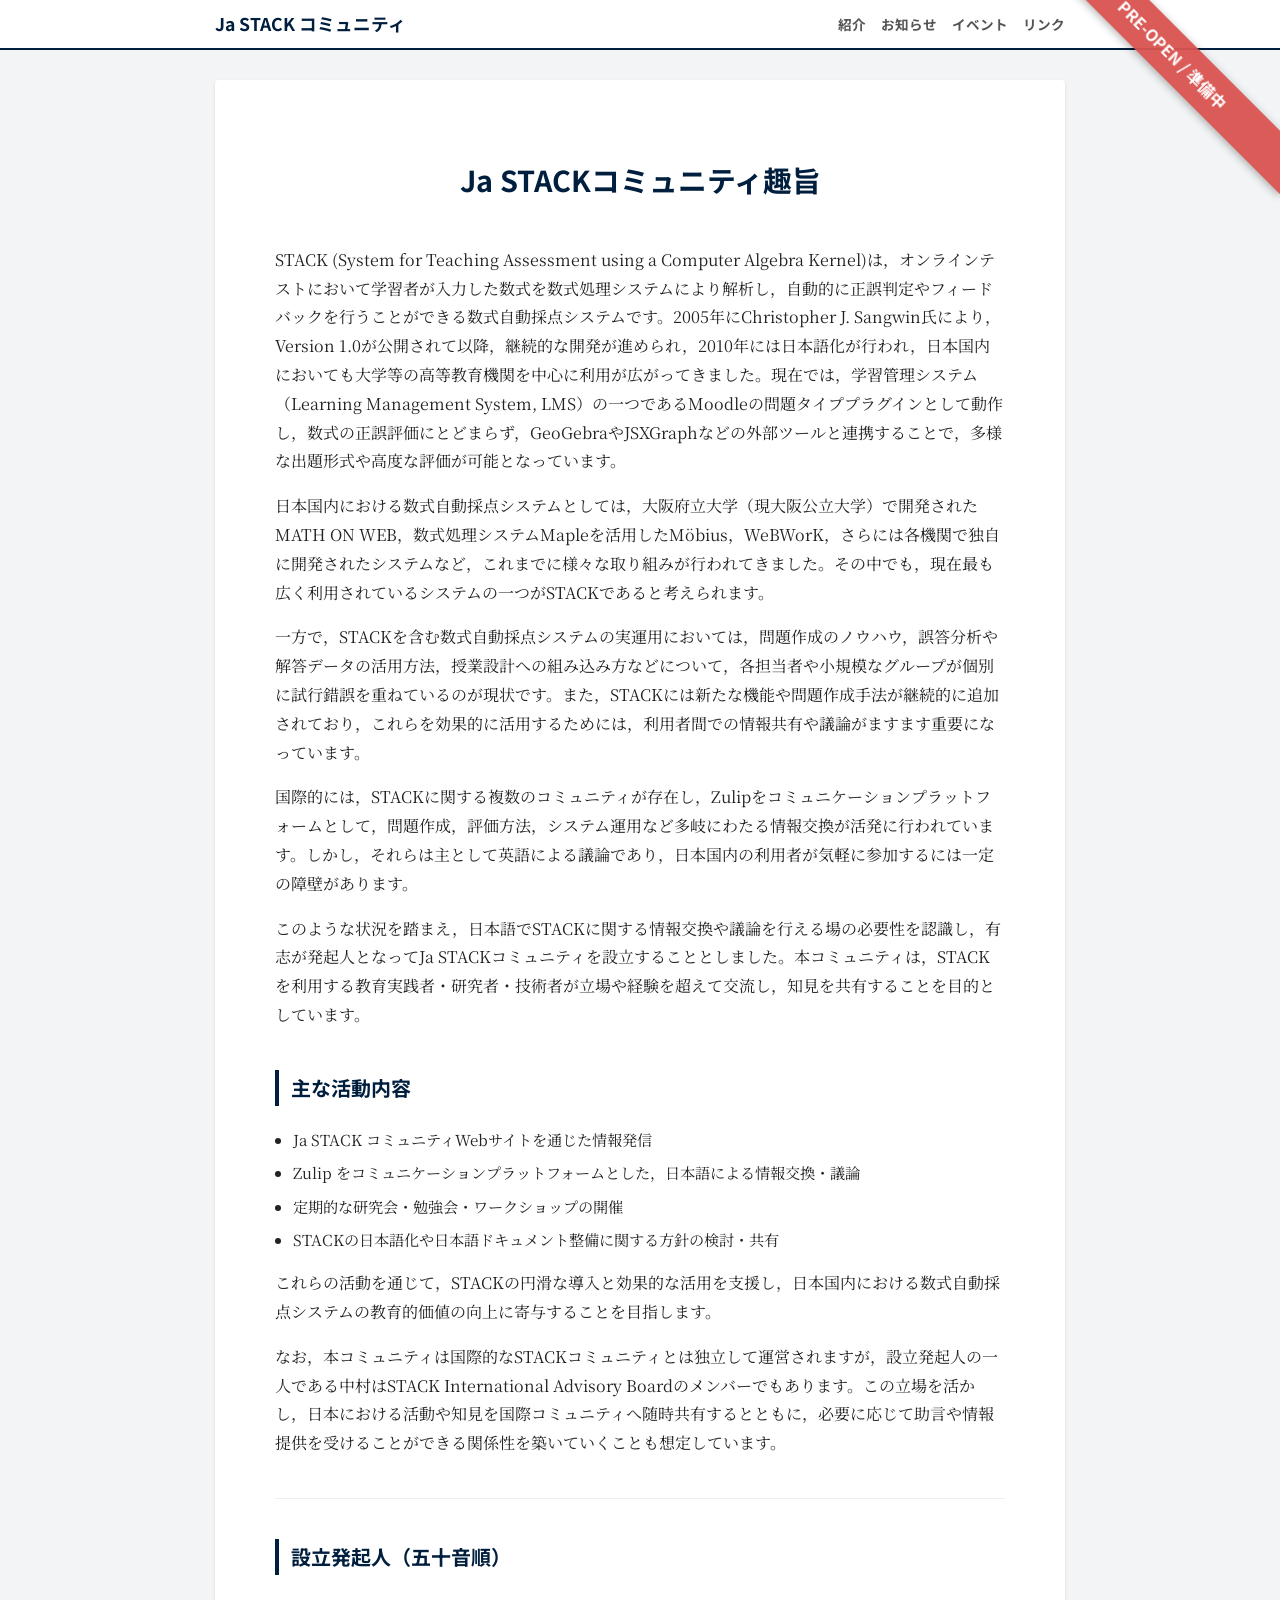
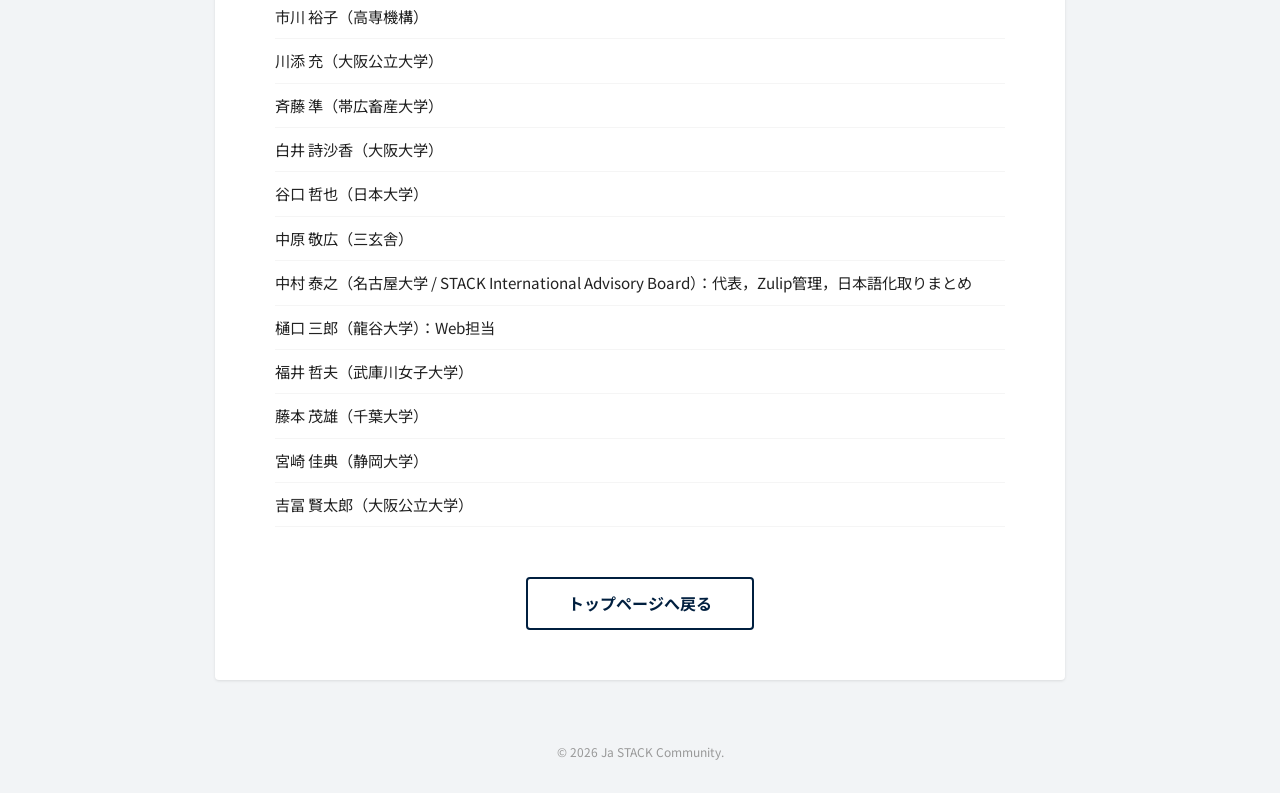
==== concept.html @ 28eb41ca "Preliminary web site files by Y.Nakamura" ====
<!DOCTYPE html>
<html lang="ja">
<head>
    <meta charset="UTF-8">
    <meta name="viewport" content="width=device-width, initial-scale=1.0">
    <title>コミュニティの趣旨 | Ja STACK コミュニティ</title>
    <link rel="stylesheet" href="style.css">
    <link rel="preconnect" href="https://fonts.googleapis.com">
    <link rel="preconnect" href="https://fonts.gstatic.com" crossorigin>
    <link href="https://fonts.googleapis.com/css2?family=Noto+Sans+JP:wght@400;700&family=Noto+Serif+JP:wght@400;700&display=swap" rel="stylesheet">
</head>
<body class="sub-page">

    <header>
        <div class="container">
            <h1><a href="index.html">Ja STACK コミュニティ</a></h1>
            <nav>
                <ul>
                    <li><a href="index.html#about">紹介</a></li>
                    <li><a href="index.html#news">お知らせ</a></li>
                    <li><a href="index.html#events">イベント</a></li>
                    <li><a href="index.html#links">リンク</a></li>
                </ul>
            </nav>
        </div>
    </header>

    <main class="container">
        <article class="concept-article">
            <h2 class="concept-title">Ja STACKコミュニティ趣旨</h2>
            
            <p>STACK (System for Teaching Assessment using a Computer Algebra Kernel)は，オンラインテストにおいて学習者が入力した数式を数式処理システムにより解析し，自動的に正誤判定やフィードバックを行うことができる数式自動採点システムです。2005年にChristopher J. Sangwin氏により，Version 1.0が公開されて以降，継続的な開発が進められ，2010年には日本語化が行われ，日本国内においても大学等の高等教育機関を中心に利用が広がってきました。現在では，学習管理システム（Learning Management System, LMS）の一つであるMoodleの問題タイププラグインとして動作し，数式の正誤評価にとどまらず，GeoGebraやJSXGraphなどの外部ツールと連携することで，多様な出題形式や高度な評価が可能となっています。</p>

            <p>日本国内における数式自動採点システムとしては，大阪府立大学（現大阪公立大学）で開発されたMATH ON WEB，数式処理システムMapleを活用したMöbius，WeBWorK，さらには各機関で独自に開発されたシステムなど，これまでに様々な取り組みが行われてきました。その中でも，現在最も広く利用されているシステムの一つがSTACKであると考えられます。</p>

            <p>一方で，STACKを含む数式自動採点システムの実運用においては，問題作成のノウハウ，誤答分析や解答データの活用方法，授業設計への組み込み方などについて，各担当者や小規模なグループが個別に試行錯誤を重ねているのが現状です。また，STACKには新たな機能や問題作成手法が継続的に追加されており，これらを効果的に活用するためには，利用者間での情報共有や議論がますます重要になっています。</p>

            <p>国際的には，STACKに関する複数のコミュニティが存在し，Zulipをコミュニケーションプラットフォームとして，問題作成，評価方法，システム運用など多岐にわたる情報交換が活発に行われています。しかし，それらは主として英語による議論であり，日本国内の利用者が気軽に参加するには一定の障壁があります。</p>

            <p>このような状況を踏まえ，日本語でSTACKに関する情報交換や議論を行える場の必要性を認識し，有志が発起人となってJa STACKコミュニティを設立することとしました。本コミュニティは，STACKを利用する教育実践者・研究者・技術者が立場や経験を超えて交流し，知見を共有することを目的としています。</p>

            <h3>主な活動内容</h3>
            <ul class="standard-list">
                <li>Ja STACK コミュニティWebサイトを通じた情報発信</li>
                <li>Zulip をコミュニケーションプラットフォームとした，日本語による情報交換・議論</li>
                <li>定期的な研究会・勉強会・ワークショップの開催</li>
                <li>STACKの日本語化や日本語ドキュメント整備に関する方針の検討・共有</li>
            </ul>

            <p>これらの活動を通じて，STACKの円滑な導入と効果的な活用を支援し，日本国内における数式自動採点システムの教育的価値の向上に寄与することを目指します。</p>

            <p>なお，本コミュニティは国際的なSTACKコミュニティとは独立して運営されますが，設立発起人の一人である中村はSTACK International Advisory Boardのメンバーでもあります。この立場を活かし，日本における活動や知見を国際コミュニティへ随時共有するとともに，必要に応じて助言や情報提供を受けることができる関係性を築いていくことも想定しています。</p>

            <hr class="concept-hr">

            <h3>設立発起人（五十音順）</h3>
            <ul class="founder-list">
                <li>市川 裕子（高専機構）</li>
                <li>川添 充（大阪公立大学）</li>
                <li>斉藤 準（帯広畜産大学）</li>
                <li>白井 詩沙香（大阪大学）</li>
                <li>谷口 哲也（日本大学）</li>
                <li>中原 敬広（三玄舎）</li>
                <li>中村 泰之（名古屋大学 / STACK International Advisory Board）：代表，Zulip管理，日本語化取りまとめ</li>
                <li>樋口 三郎（龍谷大学）：Web担当</li>
                <li>福井 哲夫（武庫川女子大学）</li>
                <li>藤本 茂雄（千葉大学）</li>
                <li>宮崎 佳典（静岡大学）</li>
                <li>吉冨 賢太郎（大阪公立大学）</li>
            </ul>

            <div class="back-home">
                <a href="index.html" class="btn-outline">トップページへ戻る</a>
            </div>
        </article>
    </main>

    <footer>
        <p>&copy; 2026 Ja STACK Community.</p>
    </footer>

</body>
</html>
---- style.css ----
/* 基本設定 */
body {
    font-family: 'Noto Sans JP', sans-serif;
    line-height: 1.6;
    color: #333;
    margin: 0;
    background-color: #f2f4f6;
}

.container {
    max-width: 850px;
    margin: 0 auto;
    padding: 0 20px;
}

a {
    color: #004080;
    text-decoration: none;
    transition: 0.2s;
}

a:hover {
    text-decoration: underline;
}

/* ヘッダー */
header {
    background-color: #fff;
    border-bottom: 2px solid #001f3f;
    padding: 10px 0;
    position: sticky;
    top: 0;
    z-index: 100;
}

header .container {
    display: flex;
    justify-content: space-between;
    align-items: center;
}

header h1 {
    margin: 0;
    font-size: 1.1rem;
}

header h1 a {
    color: #001f3f;
}

nav ul {
    list-style: none;
    display: flex;
    margin: 0;
    padding: 0;
}

nav ul li {
    margin-left: 15px;
}

nav ul li a {
    font-size: 0.85rem;
    font-weight: bold;
    color: #555;
}

/* ヒーローセクション */
.hero {
    background-color: #001f3f; 
    color: #ffffff;
    padding: 35px 0;
    text-align: center;
}

.hero-title {
    color: #ffffff !important;
    font-size: 1.4rem;
    margin: 0 0 8px 0;
    padding: 0;
    border: none;
    text-shadow: 0 1px 4px rgba(0,0,0,0.3);
}

.hero-text {
    color: #ffffff !important;
    margin: 0;
    font-size: 0.9rem;
    opacity: 0.95;
}

/* コンテンツ */
.content-section {
    background: #fff;
    padding: 25px 35px;
    margin: 15px 0;
    border-radius: 4px;
    box-shadow: 0 1px 3px rgba(0,0,0,0.1);
}

h2 {
    border-left: 4px solid #001f3f;
    padding-left: 12px;
    margin-bottom: 15px;
    font-size: 1.25rem;
    color: #001f3f;
}

/* 交流の場セクション（フォームリンク版） */
.platform-box {
    background: #f8f9fa;
    padding: 25px;
    border: 1px solid #dee2e6;
    border-radius: 4px;
    margin-top: 25px;
}

.platform-box h3 {
    margin: 0 0 10px 0;
    font-size: 1.1rem;
}

.join-info p {
    margin: 0 0 15px 0;
    font-size: 0.9rem;
}

.form-link-area {
    background: #fff;
    border: 1px solid #e9ecef;
    padding: 20px;
    text-align: center;
    border-radius: 4px;
}

.form-btn {
    display: inline-block;
    background: #001f3f;
    color: #fff !important;
    padding: 10px 25px;
    border-radius: 4px;
    font-weight: bold;
    font-size: 0.95rem;
    margin-bottom: 10px;
    text-decoration: none !important;
    box-shadow: 0 2px 4px rgba(0,0,0,0.2);
}

.form-btn:hover {
    background: #004080;
    transform: translateY(-1px);
    box-shadow: 0 4px 8px rgba(0,0,0,0.2);
}

.form-details {
    display: block;
    font-size: 0.75rem !important;
    color: #777;
    margin: 0 !important;
}

/* リストスタイル */
.list-unstyled {
    list-style: none;
    padding: 0;
    margin: 0;
}

.list-unstyled li {
    padding: 6px 0;
    border-bottom: 1px dotted #ddd;
}

.date {
    font-size: 0.8rem;
    margin-right: 10px;
    color: #666;
    font-weight: bold;
}

.standard-list, .link-list {
    padding-left: 18px;
    margin: 0;
}

.standard-list li, .link-list li {
    margin-bottom: 6px;
    font-size: 0.95rem;
}

.link-list {
    list-style-type: square;
}

/* フッター */
footer {
    text-align: center;
    padding: 20px 0;
    color: #999;
    font-size: 0.75rem;
}

/* レスポンシブ */
@media (max-width: 600px) {
    header .container {
        flex-direction: column;
    }
    nav ul {
        margin-top: 10px;
    }
    .hero-title {
        font-size: 1.2rem;
    }
    .content-section {
        padding: 20px;
    }
}
/* --- 趣旨説明ページ用追加デザイン --- */

/* 趣旨説明の記事エリア */
.concept-article {
    background: #fff;
    padding: 50px 60px;
    margin: 30px 0;
    line-height: 1.8;
    border-radius: 4px;
    box-shadow: 0 1px 3px rgba(0,0,0,0.1);
    font-family: 'Noto Serif JP', serif;
    color: #222;
}

.concept-title {
    text-align: center;
    border: none;
    padding: 0;
    font-size: 1.8rem;
    margin-bottom: 40px;
    color: #001f3f;
    font-family: 'Noto Sans JP', sans-serif;
}

.concept-article h3 {
    font-family: 'Noto Sans JP', sans-serif;
    border-left: 4px solid #001f3f;
    padding-left: 12px;
    margin-top: 40px;
    font-size: 1.25rem;
    color: #001f3f;
}

.concept-hr {
    border: 0;
    border-top: 1px solid #eee;
    margin: 40px 0;
}

/* 発起人リスト：1カラムに変更 */
.founder-list {
    list-style: none;
    padding: 0;
    margin: 20px 0;
}

.founder-list li {
    font-size: 0.95rem;
    padding: 8px 0;
    border-bottom: 1px solid #f5f5f5;
    font-family: 'Noto Sans JP', sans-serif; /* 氏名はゴシック系で見やすく */
}

/* リンクのデザイン */
.concept-link-area {
    margin-top: 15px;
}

.more-link {
    font-weight: bold;
    color: #004080;
    font-size: 0.95rem;
    border-bottom: 1px solid #004080;
    padding-bottom: 2px;
}

.more-link:hover {
    color: #d9534f;
    border-bottom-color: #d9534f;
    text-decoration: none;
}

.back-home {
    margin-top: 50px;
    text-align: center;
}

.btn-outline {
    display: inline-block;
    border: 2px solid #001f3f;
    color: #001f3f;
    padding: 10px 30px;
    border-radius: 4px;
    font-weight: bold;
    font-family: 'Noto Sans JP', sans-serif;
}

.btn-outline:hover {
    background: #001f3f;
    color: #fff;
    text-decoration: none;
}

/* レスポンシブ調整 */
@media (max-width: 600px) {
    .concept-article {
        padding: 30px 20px;
    }
    .founder-list {
        grid-template-columns: 1fr;
    }
}

/* トップページのリンクエリア */
.concept-link-area {
    margin-top: 20px;
    padding: 10px;
    background: #fdfdfd;
    border-radius: 4px;
}

.more-link {
    display: inline-block;
    font-weight: bold;
    color: #004080;
    font-size: 0.95rem;
    transition: 0.3s;
    border-bottom: 1px solid transparent;
}

.more-link:hover {
    color: #d9534f;
    border-bottom: 1px solid #d9534f;
    text-decoration: none;
}

.back-home {
    margin-top: 50px;
    text-align: center;
}

.btn-outline {
    display: inline-block;
    border: 2px solid #001f3f;
    color: #001f3f;
    padding: 10px 40px;
    border-radius: 4px;
    font-weight: bold;
    font-family: 'Noto Sans JP', sans-serif;
    transition: 0.3s;
}

.btn-outline:hover {
    background: #001f3f;
    color: #fff;
    text-decoration: none;
}

@media (max-width: 600px) {
    .concept-article {
        padding: 30px 20px;
    }
}
/* 準備中リボンのスタイル（修正版） */
body::before {
    content: "PRE-OPEN / 準備中";
    position: fixed;
    top: 25px;      /* 位置を少し下げました */
    right: -70px;   /* 右端の隠れ具合を調整 */
    transform: rotate(45deg);
    width: 350px;   /* 幅を広くして文字を中央に寄せました */
    background-color: rgba(217, 83, 79, 0.95);
    color: white;
    text-align: center;
    line-height: 45px;
    font-size: 1rem;
    font-weight: bold;
    z-index: 1000;
    box-shadow: 0 2px 8px rgba(0,0,0,0.3);
    pointer-events: none;
    padding-left: 20px; /* 文字を少し左（画面内側）に寄せるための微調整 */
}
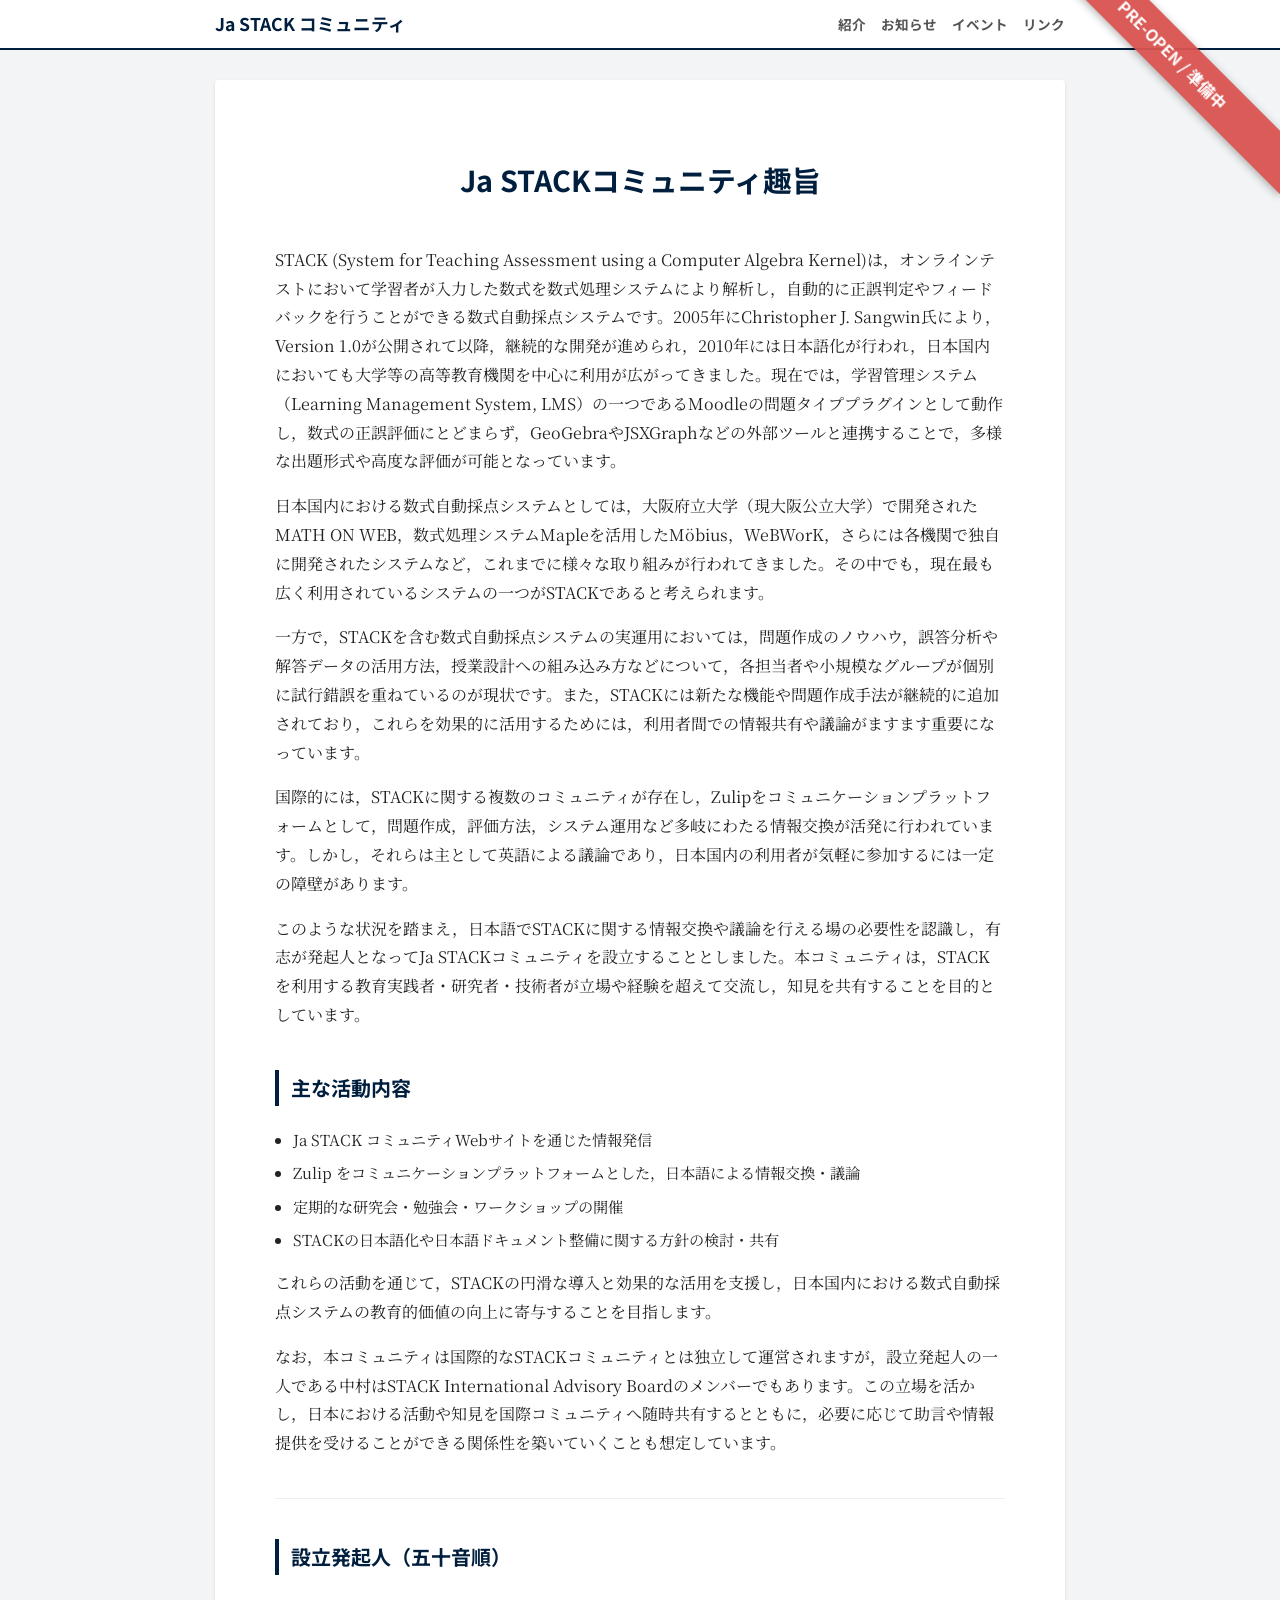
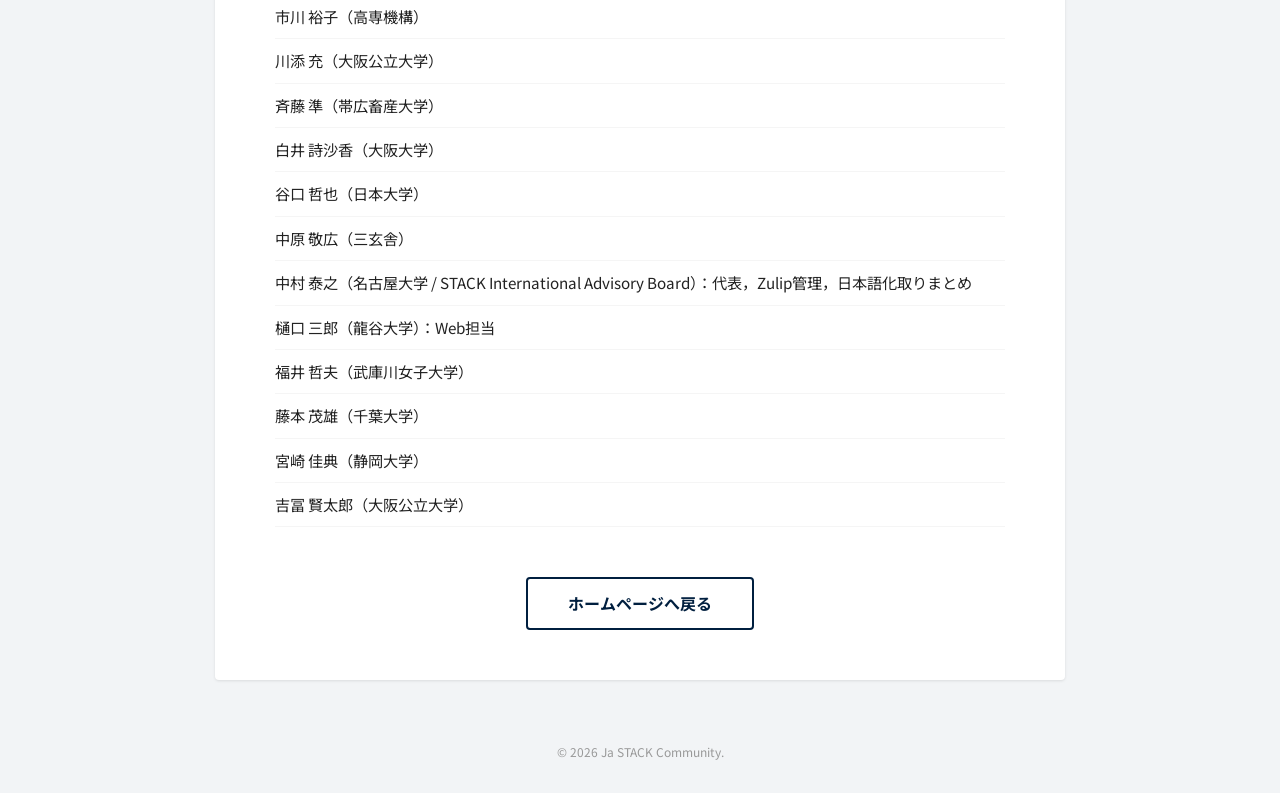
==== commit df3da254: "Change link text from 'トップページへ戻る' to 'ホームページへ戻る'" ====
--- a/concept.html
+++ b/concept.html
@@ -70,7 +70,7 @@
             </ul>
 
             <div class="back-home">
-                <a href="index.html" class="btn-outline">トップページへ戻る</a>
+                <a href="index.html" class="btn-outline">ホームページへ戻る</a>
             </div>
         </article>
     </main>
@@ -80,4 +80,4 @@
     </footer>
 
 </body>
-</html>+</html>
--- a/style.css
+++ b/style.css
@@ -386,4 +386,21 @@
     box-shadow: 0 2px 8px rgba(0,0,0,0.3);
     pointer-events: none;
     padding-left: 20px; /* 文字を少し左（画面内側）に寄せるための微調整 */
-}+}
+/* アーカイブページ用のスタイル */
+.archive-year {
+    margin-bottom: 30px;
+}
+
+.archive-year h3 {
+    font-size: 1.1rem;
+    color: #001f3f;
+    border-bottom: 1px solid #eee;
+    padding-bottom: 5px;
+    margin-bottom: 10px;
+}
+
+.archive-link-area {
+    margin-top: 15px;
+    text-align: right; /* 右寄せにすることで「次へ」のニュアンスを出す */
+}
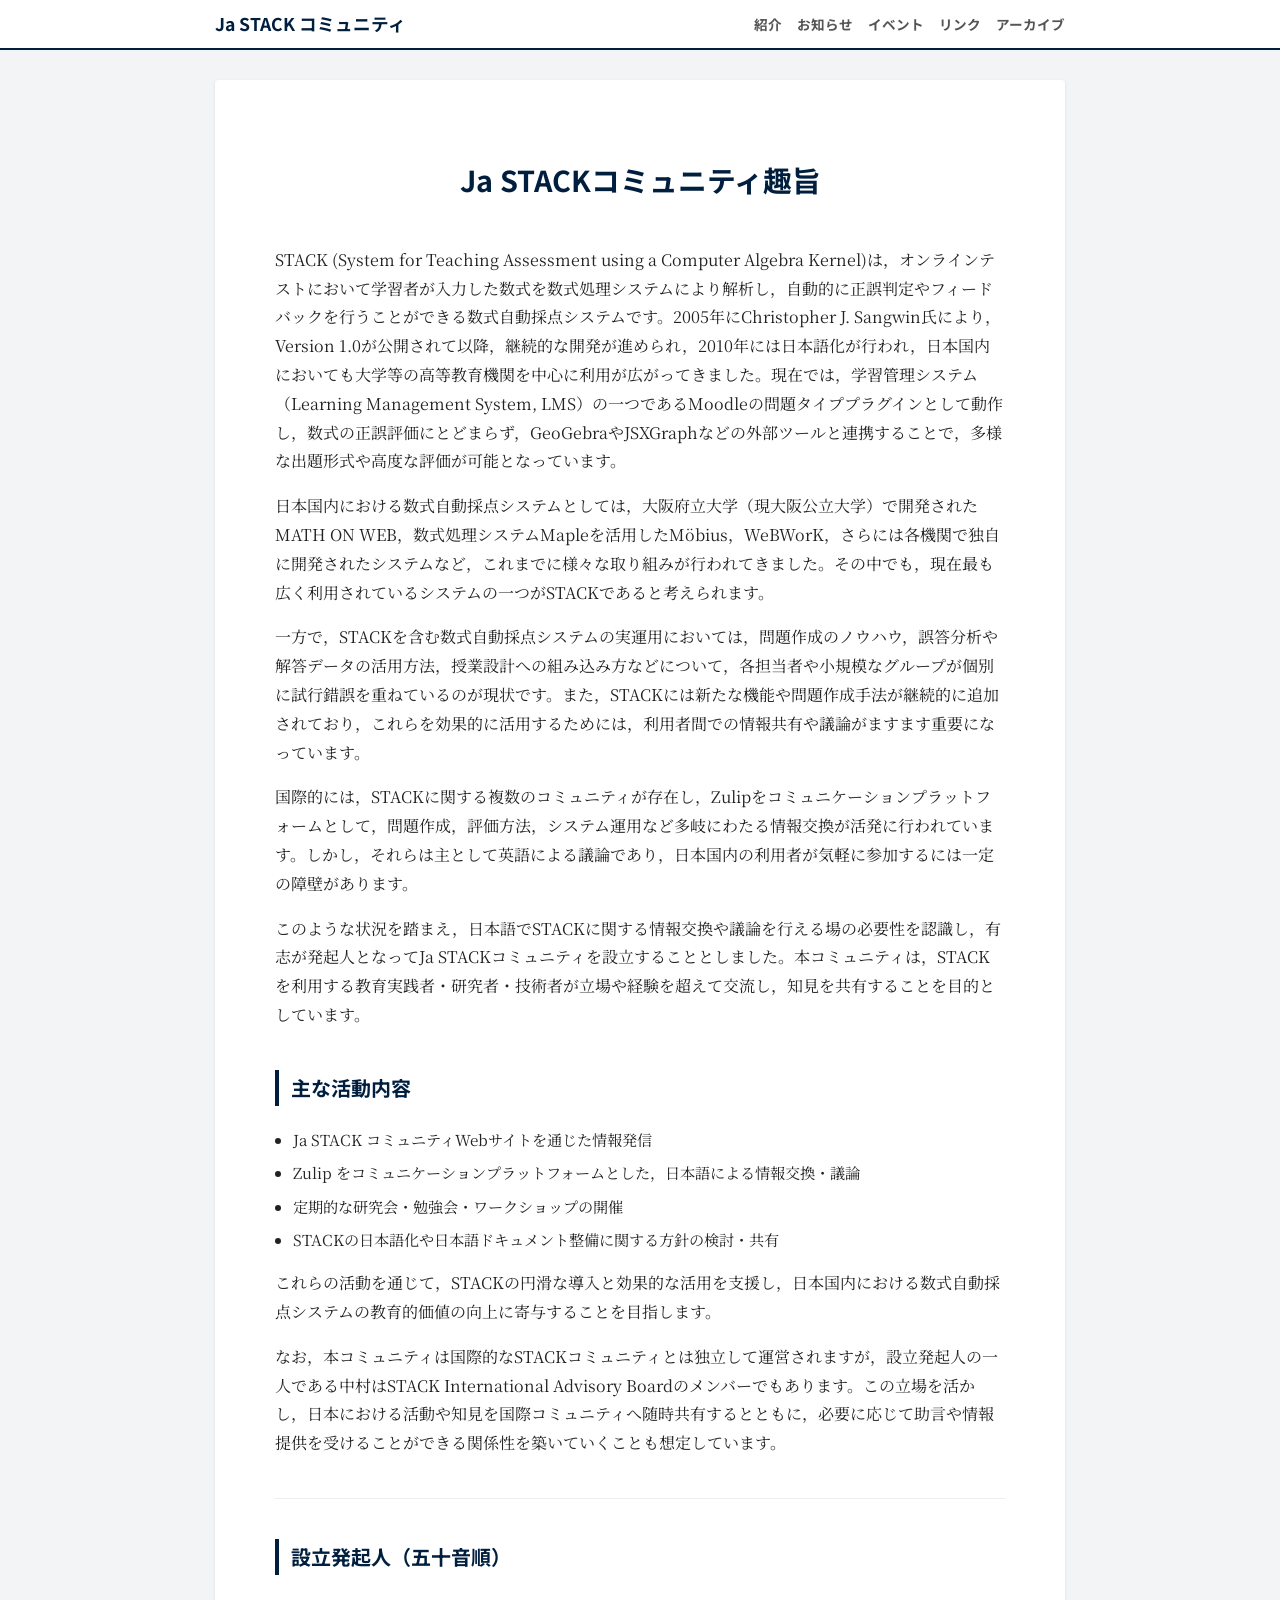
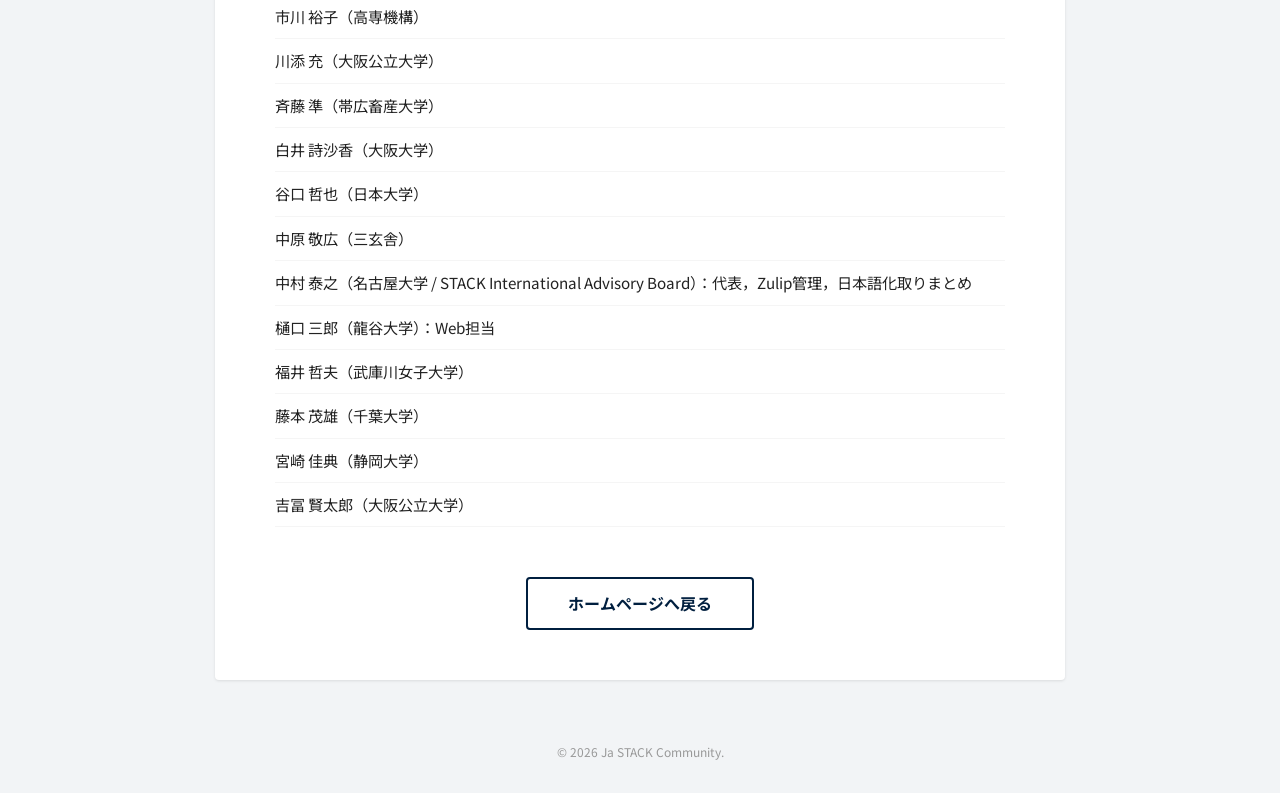
==== commit a9d931be: "Add archive menu link, rename news_archive.html to old_news.html with redirect - Add 'アーカイブ' link to" ====
--- a/concept.html
+++ b/concept.html
@@ -20,6 +20,7 @@
                     <li><a href="index.html#news">お知らせ</a></li>
                     <li><a href="index.html#events">イベント</a></li>
                     <li><a href="index.html#links">リンク</a></li>
+                    <li><a href="events_archive.html">アーカイブ</a></li>
                 </ul>
             </nav>
         </div>
--- a/style.css
+++ b/style.css
@@ -369,13 +369,14 @@
     }
 }
 /* 準備中リボンのスタイル（修正版） */
+/*
 body::before {
     content: "PRE-OPEN / 準備中";
     position: fixed;
-    top: 25px;      /* 位置を少し下げました */
-    right: -70px;   /* 右端の隠れ具合を調整 */
+    top: 25px;
+    right: -70px;
     transform: rotate(45deg);
-    width: 350px;   /* 幅を広くして文字を中央に寄せました */
+    width: 350px;
     background-color: rgba(217, 83, 79, 0.95);
     color: white;
     text-align: center;
@@ -385,8 +386,9 @@
     z-index: 1000;
     box-shadow: 0 2px 8px rgba(0,0,0,0.3);
     pointer-events: none;
-    padding-left: 20px; /* 文字を少し左（画面内側）に寄せるための微調整 */
-}
+    padding-left: 20px;
+}
+*/
 /* アーカイブページ用のスタイル */
 .archive-year {
     margin-bottom: 30px;
